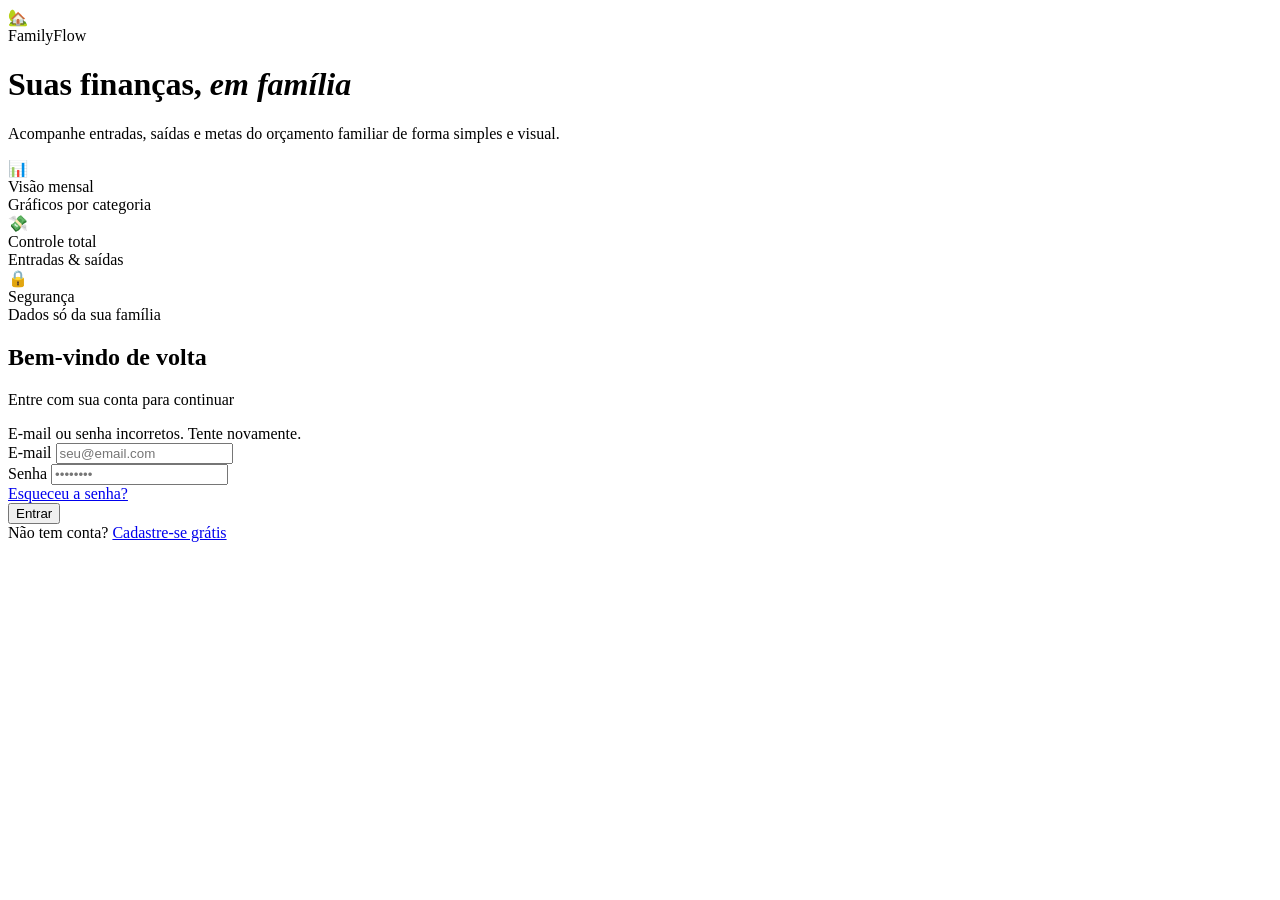
==== index.html @ 76f5aae8 "Adiciona HTML base do index.html" ====
<!DOCTYPE html>
<html lang="pt-BR">
    <head>
        <meta charset="UTF-8"/>
        <meta name="viewport" content="width=device-width, initial-scale=1.0"/>
        <title>FamilyFlow - Login</title>
        <link rel="stylesheet" href="css/style.css"/>
    </head>

    <body>

        <!-- Painel esquerdo -->
        <div class="panel-left">

            <!-- Marketing -->
            <div class="brand">
                <div class="brand-icon">🏡</div>
                <span class="brand-name">FamilyFlow</span>
            </div>

            <div class="panel-hero">
                <h1>Suas finanças, <em>em família</em></h1>
                <p>Acompanhe entradas, saídas e metas do orçamento familiar de forma simples e visual.</p>
            </div>

            <div class="status">
                <div class="stat-card">
                    <span class="stat-icon">📊</span>
                    <div>
                        <div class="stat-label">Visão mensal</div>
                        <div class="stat-value">Gráficos por categoria</div>
                    </div>
                </div>
                <div class="stat-card">
                    <span class="stat-icon">💸</span>
                    <div>
                        <div class="stat-label">Controle total</div>
                        <div class="stat-value">Entradas & saídas</div>
                    </div>
                </div>
                <div class="stat-card">
                    <span class="stat-icon">🔒</span>
                    <div>
                        <div class="stat-label">Segurança</div>
                        <div class="stat-value">Dados só da sua família</div>
                    </div>
                </div>
            </div>

        </div>

        <!-- Painel direito -->
        <div class="panel-right">

            <!-- Formulário de login -->
            <div class="form-header">
                <h2>Bem-vindo de volta</h2>
                <p>Entre com sua conta para continuar</p>
            </div>

            <div class="error-msg" id="errorMsg">
                E-mail ou senha incorretos. Tente novamente.
            </div>

            <div class="field">
                <label for="email">E-mail</label>
                <input type="email" id="email" placeholder="seu@email.com" autocomplete="email"/>
            </div>

            <div class="field">
                <label for="password">Senha</label>
                <input type="password" id="password" placeholder="••••••••" autocomplete="current-password"/>
                <!-- link para recuperar a senha -->
                <div class="forgot"><a href="#">Esqueceu a senha?</a></div>
            </div>

            <button id="btnLogin" type="button">Entrar</button>

            <!-- Link para novo cadastro -->
            <div class="register-link">
                Não tem conta? <a href="#">Cadastre-se grátis</a>
            </div>

        </div>

        <!-- Scripts -->
         <script src="js/supabase.js"></script>
         <script src="js/login.js"></script>
    </body>
</html>
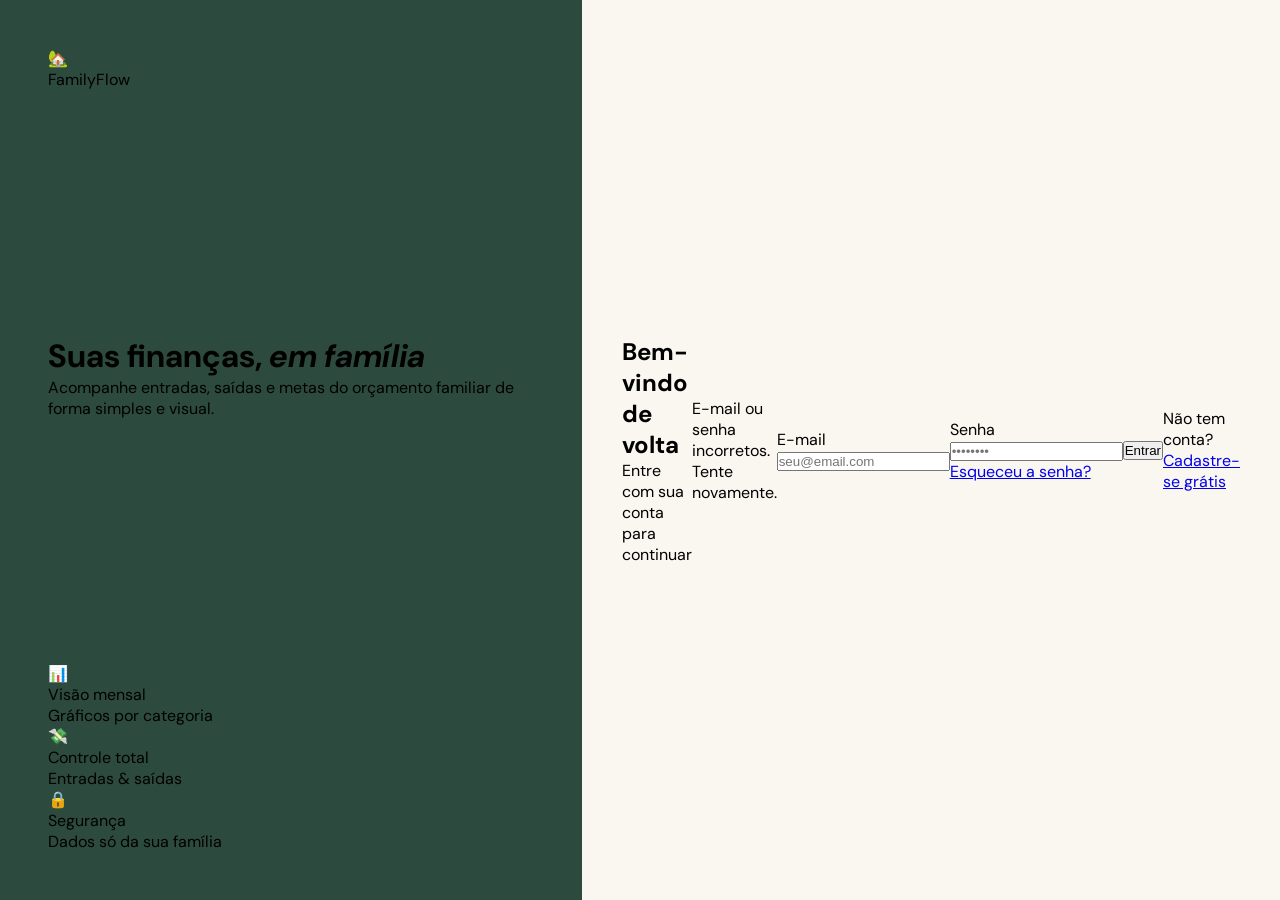
==== commit 5881e0fb: "Adiciona CSS base com variáveis, reset e layout de dois painéis" ====
--- a/index.html
+++ b/index.html
@@ -4,6 +4,11 @@
         <meta charset="UTF-8"/>
         <meta name="viewport" content="width=device-width, initial-scale=1.0"/>
         <title>FamilyFlow - Login</title>
+        
+        <!-- Fonte -->
+         <link href="https://fonts.googleapis.com/css2?family=Playfair+Display:ital,wght@0,400;0,700;1,400&family=DM+Sans:wght@300;400;500&display=swap" rel="stylesheet">
+        
+         <!-- CSS -->
         <link rel="stylesheet" href="css/style.css"/>
     </head>
 
--- a/css/style.css
+++ b/css/style.css
@@ -0,0 +1,66 @@
+/* -------------- RESET --------------- */
+*, *::before, *::after {
+    box-sizing: border-box;
+    margin: 0;
+    padding: 0;
+}
+
+/* -------------------- VARIÁVEIS GLOBAIS ------------------ */
+:root {
+    --cream:        #faf6f0;
+    --sand:         #f0e8d8;
+    --terracotta:   #c9714a;
+    --terra-dark:   #a85a35;
+    --forest:       #2d4a3e;
+    --forest-light: #3d6254;
+    --text:         #1e2a24;
+    --muted:        #7a8c84;
+    --white:        #ffffff;
+    --error:        #d94f3d;
+}
+
+/* -------------------- BODY ----------------- */
+body {
+    font-family: 'DM Sans', sans-serif;
+    background: var(--cream);
+    min-height: 100vh;
+    display: flex;
+    overflow: hidden;
+}
+
+/* -------------- PAINEL ESQUERDO ----------- */
+.panel-left {
+    width: 48%;
+    background: var(--forest);
+    display: flex;
+    flex-direction: column;
+    justify-content: space-between;
+    padding: 3rem;
+    overflow: hidden;
+}
+
+/* -------------- PAINEL DIREITO ------------ */
+.panel-right {
+    flex: 1;
+    display: flex;
+    align-items: center;
+    justify-content: center;
+    padding: 3rem 2.5rem;
+}
+
+/* -------------- RESPONSIVO ------------ */
+@media (max-width: 768px) {
+    body {
+        flex-direction: column;
+        overflow: auto;
+    }
+
+    .panel-left {
+        width: 100%;
+        padding: 2rem;
+    }
+
+    .panel-right {
+        padding: 2rem 1.5rem;
+    }
+}
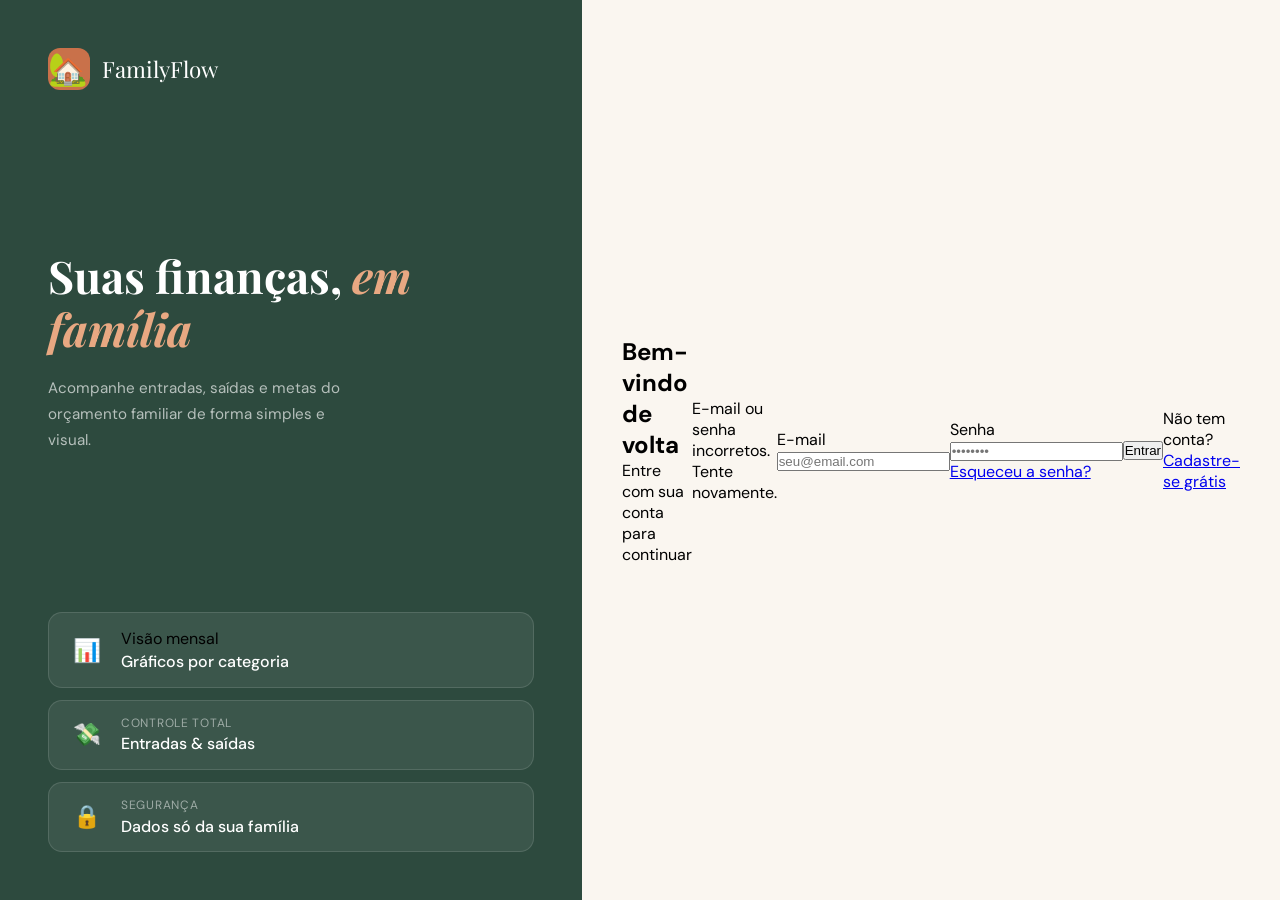
==== commit 1cd5dfdd: "Estiliza painel esquerdo (marca, hero e cards)" ====
--- a/index.html
+++ b/index.html
@@ -28,11 +28,11 @@
                 <p>Acompanhe entradas, saídas e metas do orçamento familiar de forma simples e visual.</p>
             </div>
 
-            <div class="status">
+            <div class="stats">
                 <div class="stat-card">
                     <span class="stat-icon">📊</span>
                     <div>
-                        <div class="stat-label">Visão mensal</div>
+                        <div class="stats-label">Visão mensal</div>
                         <div class="stat-value">Gráficos por categoria</div>
                     </div>
                 </div>
--- a/css/style.css
+++ b/css/style.css
@@ -63,4 +63,85 @@
     .panel-right {
         padding: 2rem 1.5rem;
     }
+}
+
+/* ------------- MARCA ------------- */
+.brand {
+    display: flex;
+    align-items: center;
+    gap: .75rem;
+}
+
+.brand-icon {
+    width: 42px;
+    height: 42px;
+    background: var(--terracotta);
+    border-radius: 12px;
+    display: flex;
+    align-items: center;
+    font-size: 1.99rem;
+}
+
+.brand-name {
+    font-family: 'Playfair Display', serif;
+    font-size: 1.4rem;
+    color: var(--white);
+}
+
+/* ------------ HERO (título e subtítulo) ------------ */
+.panel-hero h1 {
+    font-family: 'Playfair Display', serif;
+    font-size: 2.8rem;
+    color: var(--white);
+    line-height: 1.2;
+    margin-bottom: 1.25rem;
+}
+
+.panel-hero h1 em {
+    font-style: italic;
+    color: #e8a882;
+}
+
+.panel-hero p {
+    color: rgba(255, 255, 255, .65);
+    font-size: .95rem;
+    line-height: 1.7;
+    max-width: 320px;
+}
+
+/* ----------------- CARDS DE ESTATÍSTICAS ------------- */
+.stats {
+    display: flex;
+    flex-direction: column;
+    gap: .75rem;
+}
+
+.stat-card {
+    background: rgba(255, 255, 255, .07);
+    border: 1px solid rgba(255, 255, 255, .12);
+    border-radius: 14px;
+    padding: .9rem 1.25rem;
+    display: flex;
+    align-items: center;
+    gap: 1rem;
+}
+
+.stat-icon {
+    font-size: 1.4rem;
+    min-width: 36px;
+    text-align: center;
+}
+
+.stat-label {
+    font-size: .75rem;
+    color: rgba(255, 255, 255, .5);
+    text-transform: uppercase;
+    letter-spacing: .06em;
+}
+
+.stat-value {
+    font-size: 1rem;
+    color: var(--white);
+    font-weight: 500;
+    margin-top: .15rem;
 }
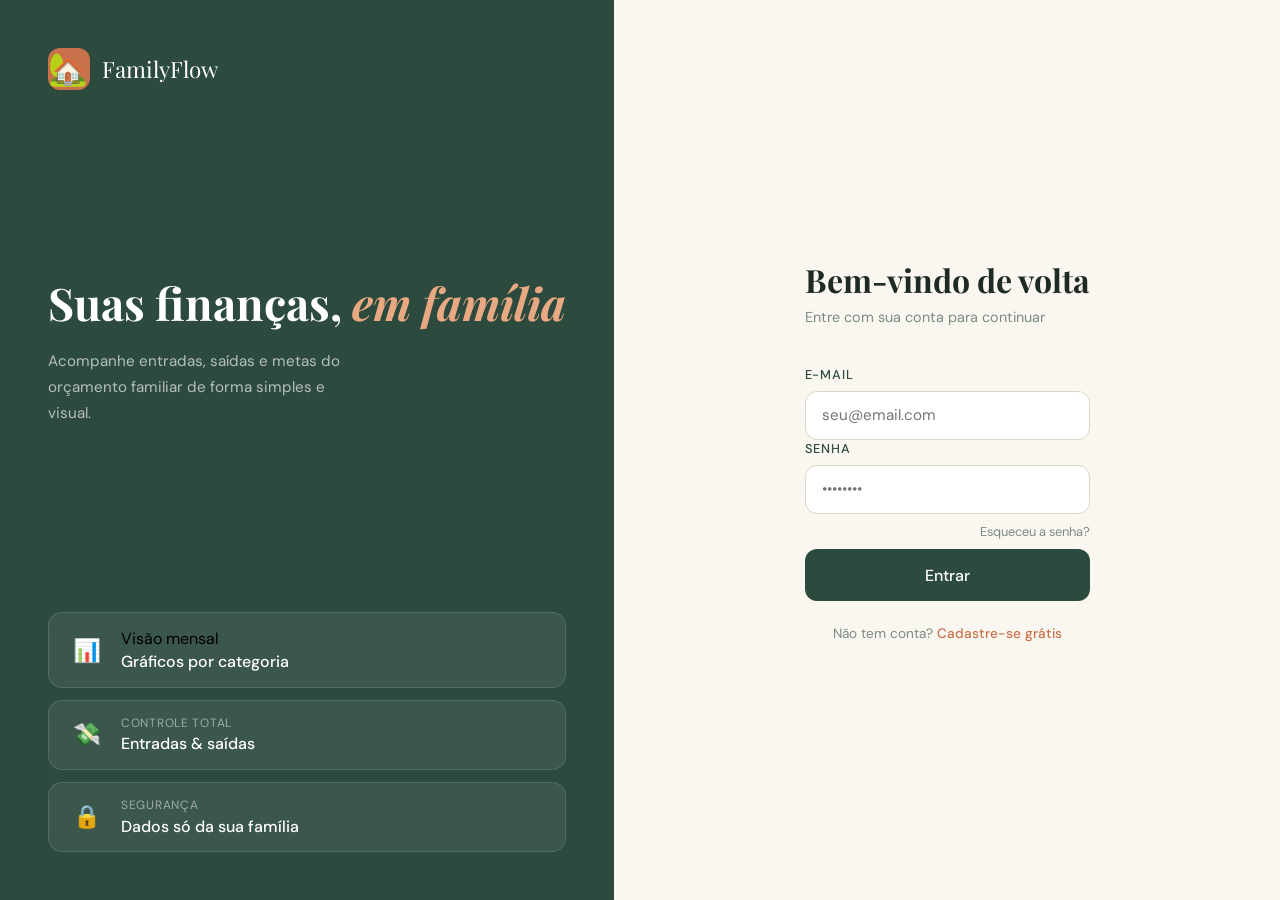
==== commit 8c98a7ce: "Corrige exibição da tela de login" ====
--- a/index.html
+++ b/index.html
@@ -56,36 +56,37 @@
 
         <!-- Painel direito -->
         <div class="panel-right">
+            <!-- Card formulário -->
+            <div class="fom-card">
+                <!-- Formulário de login -->
+                <div class="form-header">
+                    <h2>Bem-vindo de volta</h2>
+                    <p>Entre com sua conta para continuar</p>
+                </div>
 
-            <!-- Formulário de login -->
-            <div class="form-header">
-                <h2>Bem-vindo de volta</h2>
-                <p>Entre com sua conta para continuar</p>
+                <div class="error-msg" id="errorMsg">
+                    E-mail ou senha incorretos. Tente novamente.
+                </div>
+
+                <div class="field">
+                    <label for="email">E-mail</label>
+                    <input type="email" id="email" placeholder="seu@email.com" autocomplete="email"/>
+                </div>
+
+                <div class="field">
+                    <label for="password">Senha</label>
+                    <input type="password" id="password" placeholder="••••••••" autocomplete="current-password"/>
+                    <!-- link para recuperar a senha -->
+                    <div class="forgot"><a href="#">Esqueceu a senha?</a></div>
+                </div>
+
+                <button id="btnLogin" type="button">Entrar</button>
+
+                <!-- Link para novo cadastro -->
+                <div class="register-link">
+                Não tem conta? <a href="#">Cadastre-se grátis</a>
+                </div>
             </div>
-
-            <div class="error-msg" id="errorMsg">
-                E-mail ou senha incorretos. Tente novamente.
-            </div>
-
-            <div class="field">
-                <label for="email">E-mail</label>
-                <input type="email" id="email" placeholder="seu@email.com" autocomplete="email"/>
-            </div>
-
-            <div class="field">
-                <label for="password">Senha</label>
-                <input type="password" id="password" placeholder="••••••••" autocomplete="current-password"/>
-                <!-- link para recuperar a senha -->
-                <div class="forgot"><a href="#">Esqueceu a senha?</a></div>
-            </div>
-
-            <button id="btnLogin" type="button">Entrar</button>
-
-            <!-- Link para novo cadastro -->
-            <div class="register-link">
-                Não tem conta? <a href="#">Cadastre-se grátis</a>
-            </div>
-
         </div>
 
         <!-- Scripts -->
--- a/css/style.css
+++ b/css/style.css
@@ -144,4 +144,132 @@
     color: var(--white);
     font-weight: 500;
     margin-top: .15rem;
+}
+
+/* ------------- CARD DO FORMULÁRIO ------------ */
+.form-card {
+    width: 100%;
+    max-width: 400px;
+}
+
+.form-header {
+    margin-bottom: 2.5rem;
+}
+
+.form-header h2 {
+    font-family: 'Playfair Display', serif;
+    font-size: 2rem;
+    color: var(--text);
+    margin-bottom: .4rem;
+}
+
+.form-header p {
+    color: var(--muted);
+    font-size: .9rem;
+}
+
+/* ------------ CAMPOS ------------- */
+.filed {
+    margin-bottom: 1.25rem;
+}
+
+.field label {
+    display: block;
+    font-size: .8rem;
+    font-weight: 500;
+    color: var(--forest);
+    text-transform: uppercase;
+    letter-spacing: .06em;
+    margin-bottom: .5rem;
+}
+
+.field input {
+    width: 100%;
+    padding: .85rem 1rem;
+    border: 1.5px solid #ddd6c8;
+    border-radius: 12px;
+    background: var(--white);
+    font-family: 'DM Sans', sans-serif;
+    font-size: .95rem;
+    color: var(--text);
+    outline: none;
+    transition: border-color .2s, box-shadow .2s;
+}
+
+.field input:focus {
+    border-color: var(--terracotta);
+    box-shadow: 0 0 0 3px rgba(201, 113, 74, .12);
+}
+
+/* -------------- LINK ESQUECEU A SENHA ----------- */
+.forgot {
+    text-align: right;
+    margin-top: .4rem;
+}
+
+.forgot a {
+    font-size: .8rem;
+    color: var(--muted);
+    text-decoration: none;
+    transition: color .2s;
+}
+
+.forgot a:hover {
+    color: var(--terracotta);
+}
+
+/* ---------------- MENSAGEM DE ERRO ------------ */
+.error-msg {
+    background: #fdf0ee;
+    border: 1px solid #f5c4bb;
+    color: var(--error);
+    border-radius: 10px;
+    padding: .75rem 1rem;
+    font-size: .85rem;
+    margin-bottom: 1.25rem;
+    display: none;
+}
+
+.error-msg.show {
+    display: block;
+}
+
+/* -------------- BOTÃO ----------- */
+#btnLogin {
+    width: 100%;
+    padding: .95rem;
+    background: var(--forest);
+    color: var(--white);
+    border: none;
+    border-radius: 12px;
+    font-family: 'DM Sans', sans-serif;
+    font-size: 1rem;
+    font-weight: 500;
+    cursor: pointer;
+    transition: background .2s, box-shadow .2s;
+    margin-top: .5rem;
+}
+
+#btnLogin:hover {
+    background: var(--forest-light);
+    box-shadow: 0 6px 20px rgba(45, 74, 62, .25);
+}
+
+/* ----------------- LINK DE CADASTRO ------------- */
+.register-link {
+    text-align: center;
+    font-size: .85rem;
+    color: var(--muted);
+    margin-top: 1.5rem;
+}
+
+.register-link a {
+    color: var(--terracotta);
+    font-weight: 500;
+    text-decoration: none;
+    transition: color .2s;
+}
+
+.register-link a:hover {
+    color: var(--terra-dark);
 }
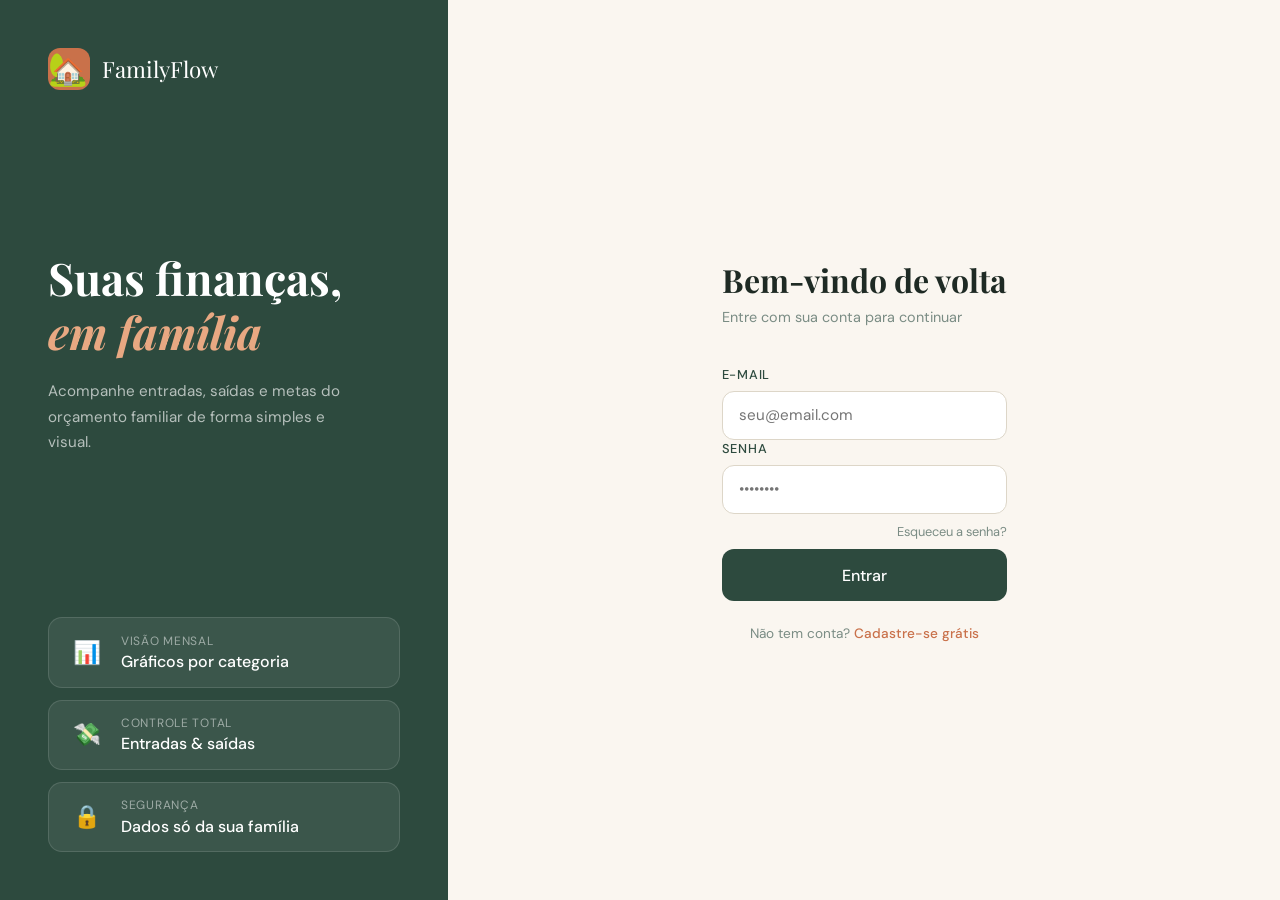
==== commit bde01d87: "correção de "class" do div dos cards do painel esquerdo" ====
--- a/index.html
+++ b/index.html
@@ -32,7 +32,7 @@
                 <div class="stat-card">
                     <span class="stat-icon">📊</span>
                     <div>
-                        <div class="stats-label">Visão mensal</div>
+                        <div class="stat-label">Visão mensal</div>
                         <div class="stat-value">Gráficos por categoria</div>
                     </div>
                 </div>
--- a/css/style.css
+++ b/css/style.css
@@ -30,7 +30,7 @@
 
 /* -------------- PAINEL ESQUERDO ----------- */
 .panel-left {
-    width: 48%;
+    width: 35%;
     background: var(--forest);
     display: flex;
     flex-direction: column;
